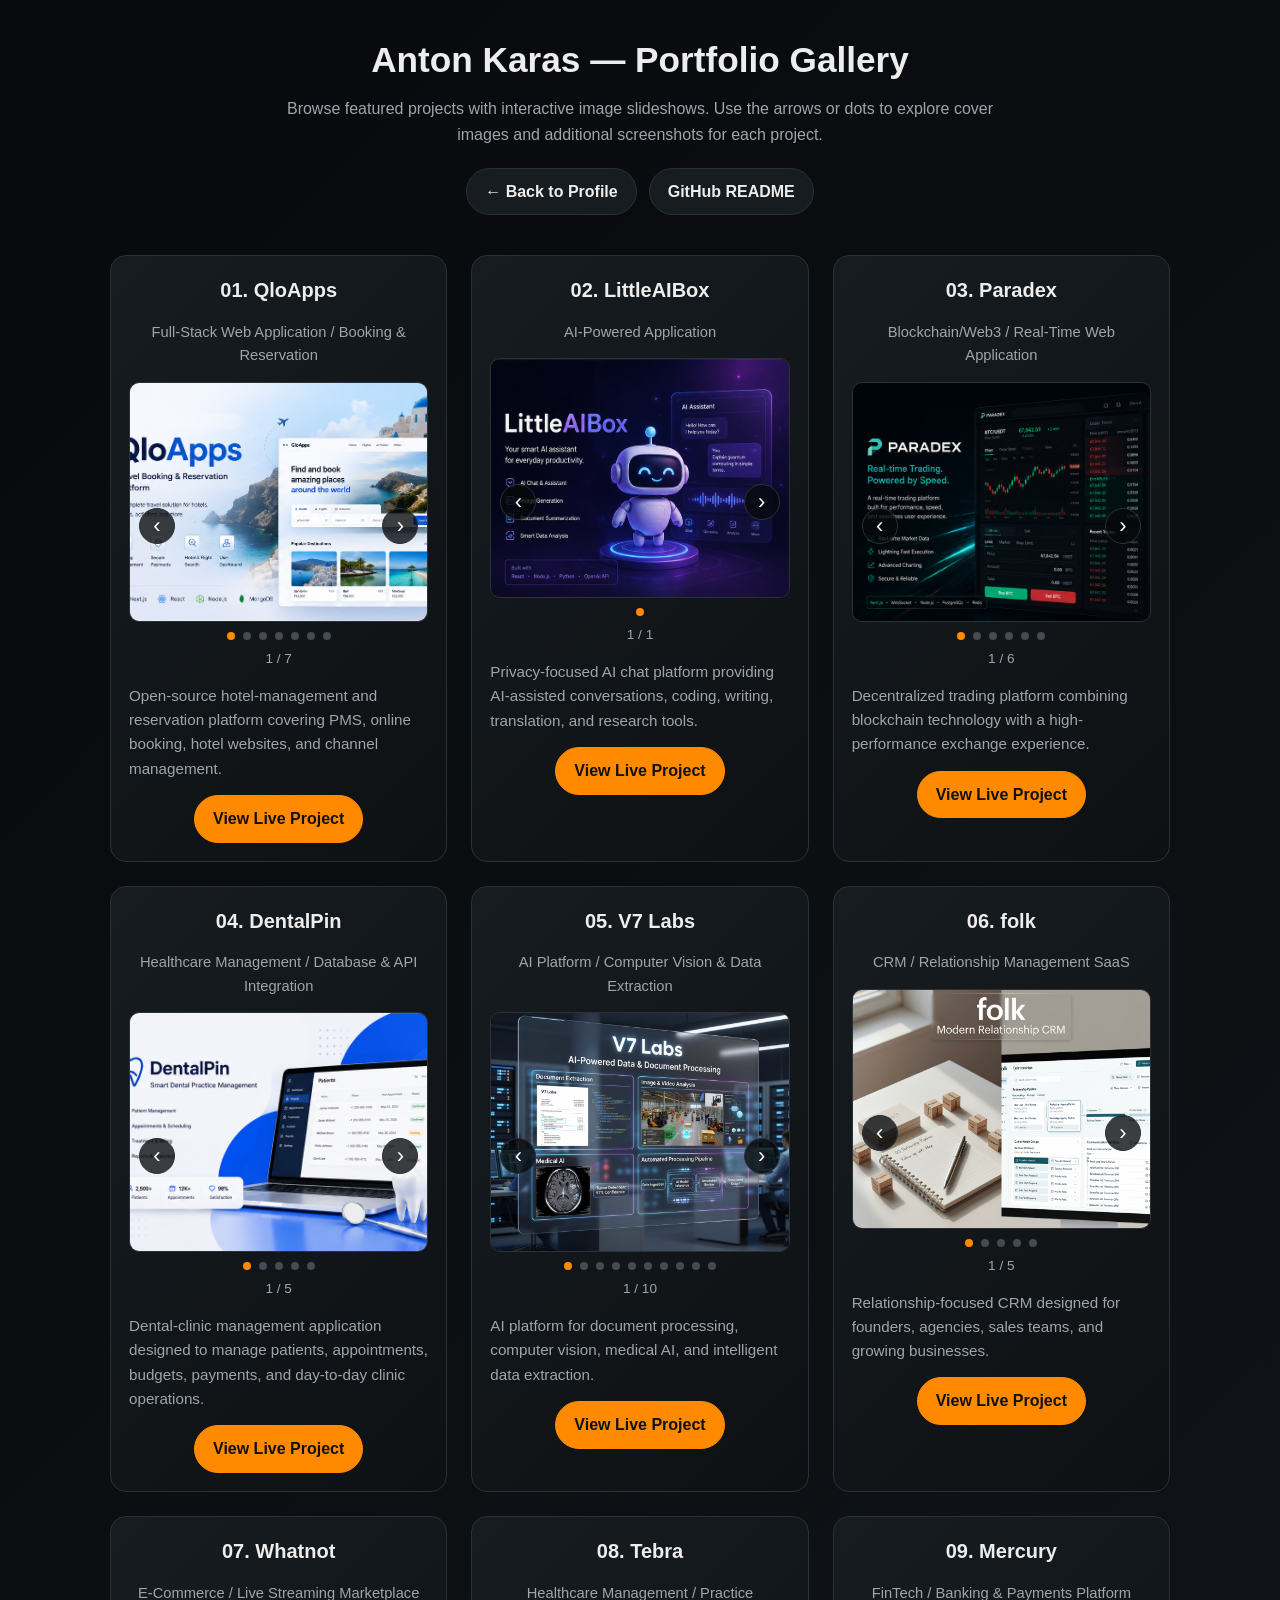
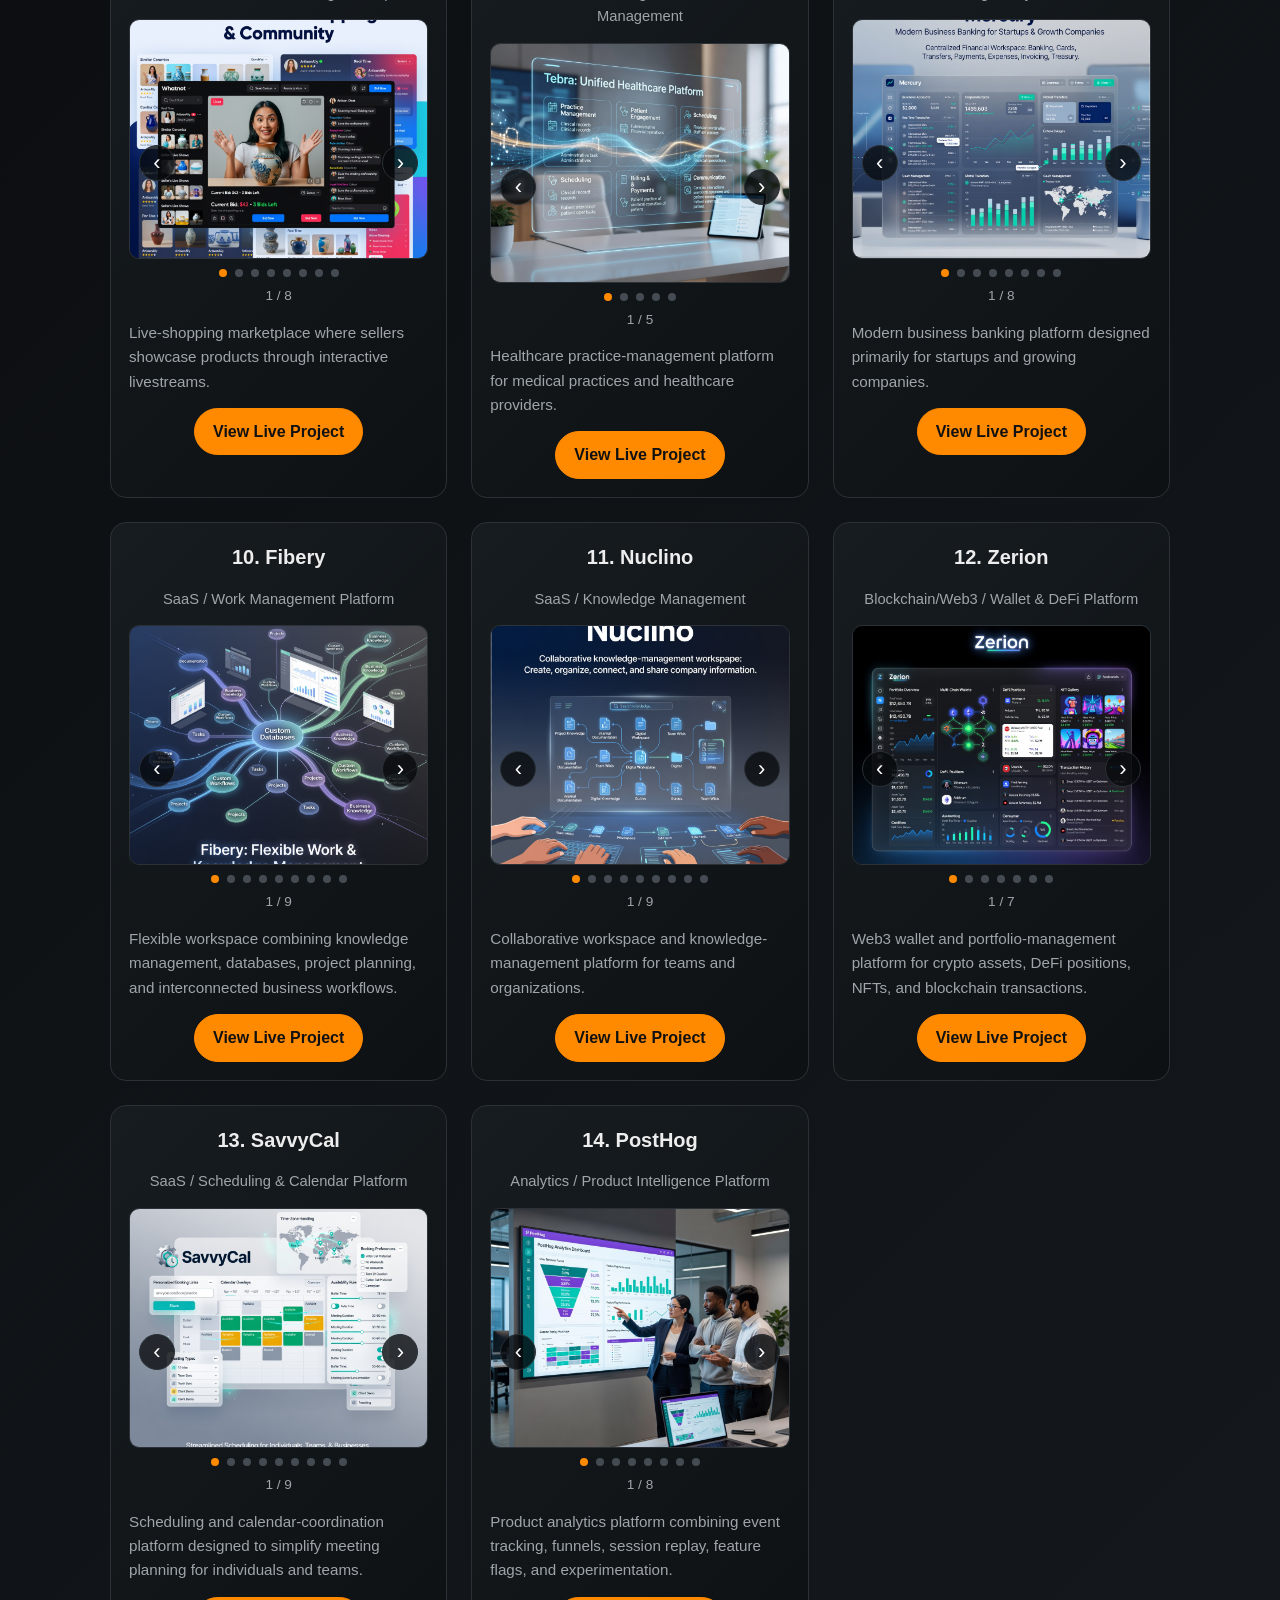
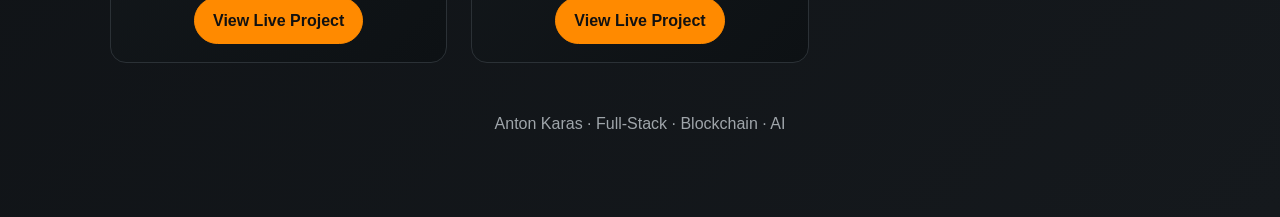
==== index.html @ 751b8d3b "deploy: 492571868b9669d2d6f9089423cae3946aed7c37" ====
<!DOCTYPE html>
<html lang="en">
<head>
  <meta charset="UTF-8" />
  <meta name="viewport" content="width=device-width, initial-scale=1.0" />
  <title>Anton Karas — Interactive Portfolio Gallery</title>
  <meta name="description" content="Interactive portfolio gallery with project screenshots and slideshows by Anton Karas." />
  <link rel="stylesheet" href="./css/style.css" />
</head>
<body>
  <div class="container">
    <header>
      <h1>Anton Karas — Portfolio Gallery</h1>
      <p>
        Browse featured projects with interactive image slideshows. Use the arrows or dots to explore cover images and additional screenshots for each project.
      </p>
      <div class="top-actions">
        <a class="btn" href="https://github.com/antonkarasbiz/antonkarasbiz">← Back to Profile</a>
        <a class="btn" href="https://github.com/antonkarasbiz/portfolio">GitHub README</a>
      </div>
    </header>

    <main id="projects-grid" class="grid"></main>

    <footer>
      <p>Anton Karas · Full-Stack · Blockchain · AI</p>
    </footer>
  </div>

  <script src="./js/carousel.js"></script>
</body>
</html>
---- css/style.css ----
:root {
  --bg: #07090c;
  --panel: #171c20;
  --border: #2b3136;
  --text: #ededed;
  --muted: #9fa5aa;
  --accent: #ff8a00;
  --accent-hover: #ff9f2f;
}

* { box-sizing: border-box; }

body {
  margin: 0;
  font-family: Arial, Helvetica, sans-serif;
  background: linear-gradient(135deg, #07090c, #15191d);
  color: var(--text);
  line-height: 1.6;
}

a { color: var(--accent); text-decoration: none; }
a:hover { color: var(--accent-hover); }

.container {
  max-width: 1100px;
  margin: 0 auto;
  padding: 32px 20px 64px;
}

header {
  text-align: center;
  margin-bottom: 40px;
}

header h1 {
  margin: 0 0 8px;
  font-size: 2.2rem;
}

header p {
  color: var(--muted);
  max-width: 760px;
  margin: 0 auto 20px;
}

.top-actions {
  display: flex;
  justify-content: center;
  gap: 12px;
  flex-wrap: wrap;
}

.btn {
  display: inline-block;
  padding: 10px 18px;
  border-radius: 999px;
  border: 1px solid var(--border);
  background: var(--panel);
  color: var(--text);
  font-weight: 600;
  cursor: pointer;
  transition: 0.2s ease;
}

.btn:hover,
.btn-primary:hover {
  border-color: var(--accent);
  color: var(--accent-hover);
}

.btn-primary {
  background: var(--accent);
  border-color: var(--accent);
  color: #111;
}

.btn-primary:hover {
  background: var(--accent-hover);
  color: #111;
}

.grid {
  display: grid;
  grid-template-columns: repeat(auto-fit, minmax(320px, 1fr));
  gap: 24px;
}

.project-card {
  background: linear-gradient(135deg, #171c20, #0d1114);
  border: 1.5px solid var(--border);
  border-radius: 16px;
  padding: 18px;
}

.project-card h2 {
  margin: 0 0 12px;
  font-size: 1.25rem;
  text-align: center;
}

.category {
  text-align: center;
  color: var(--muted);
  font-size: 0.92rem;
  margin-bottom: 14px;
}

.carousel {
  position: relative;
  margin-bottom: 14px;
}

.carousel-viewport {
  width: 100%;
  height: 240px;
  overflow: hidden;
  border-radius: 10px;
  border: 1px solid var(--border);
  background: #0d1114;
}

.carousel-track {
  display: flex;
  height: 100%;
  transition: transform 0.35s ease;
}

.carousel-slide {
  min-width: 100%;
  height: 100%;
}

.carousel-slide img {
  width: 100%;
  height: 100%;
  object-fit: cover;
  display: block;
}

.carousel-btn {
  position: absolute;
  top: 50%;
  transform: translateY(-50%);
  width: 36px;
  height: 36px;
  border: none;
  border-radius: 50%;
  background: rgba(7, 9, 12, 0.78);
  color: #fff;
  font-size: 22px;
  line-height: 1;
  cursor: pointer;
  border: 1px solid var(--border);
}

.carousel-btn:hover { border-color: var(--accent); color: var(--accent); }
.carousel-btn.prev { left: 10px; }
.carousel-btn.next { right: 10px; }

.carousel-dots {
  display: flex;
  justify-content: center;
  gap: 8px;
  margin-top: 10px;
}

.dot {
  width: 8px;
  height: 8px;
  border-radius: 50%;
  border: none;
  background: #444b52;
  cursor: pointer;
  padding: 0;
}

.dot.active { background: var(--accent); }

.description {
  color: var(--muted);
  font-size: 0.95rem;
  margin: 0 0 14px;
}

.card-actions {
  display: flex;
  justify-content: center;
  gap: 10px;
  flex-wrap: wrap;
}

.counter {
  text-align: center;
  color: var(--muted);
  font-size: 0.85rem;
  margin-top: 8px;
}

footer {
  text-align: center;
  margin-top: 48px;
  color: var(--muted);
}

@media (max-width: 640px) {
  .carousel-viewport { height: 210px; }
}
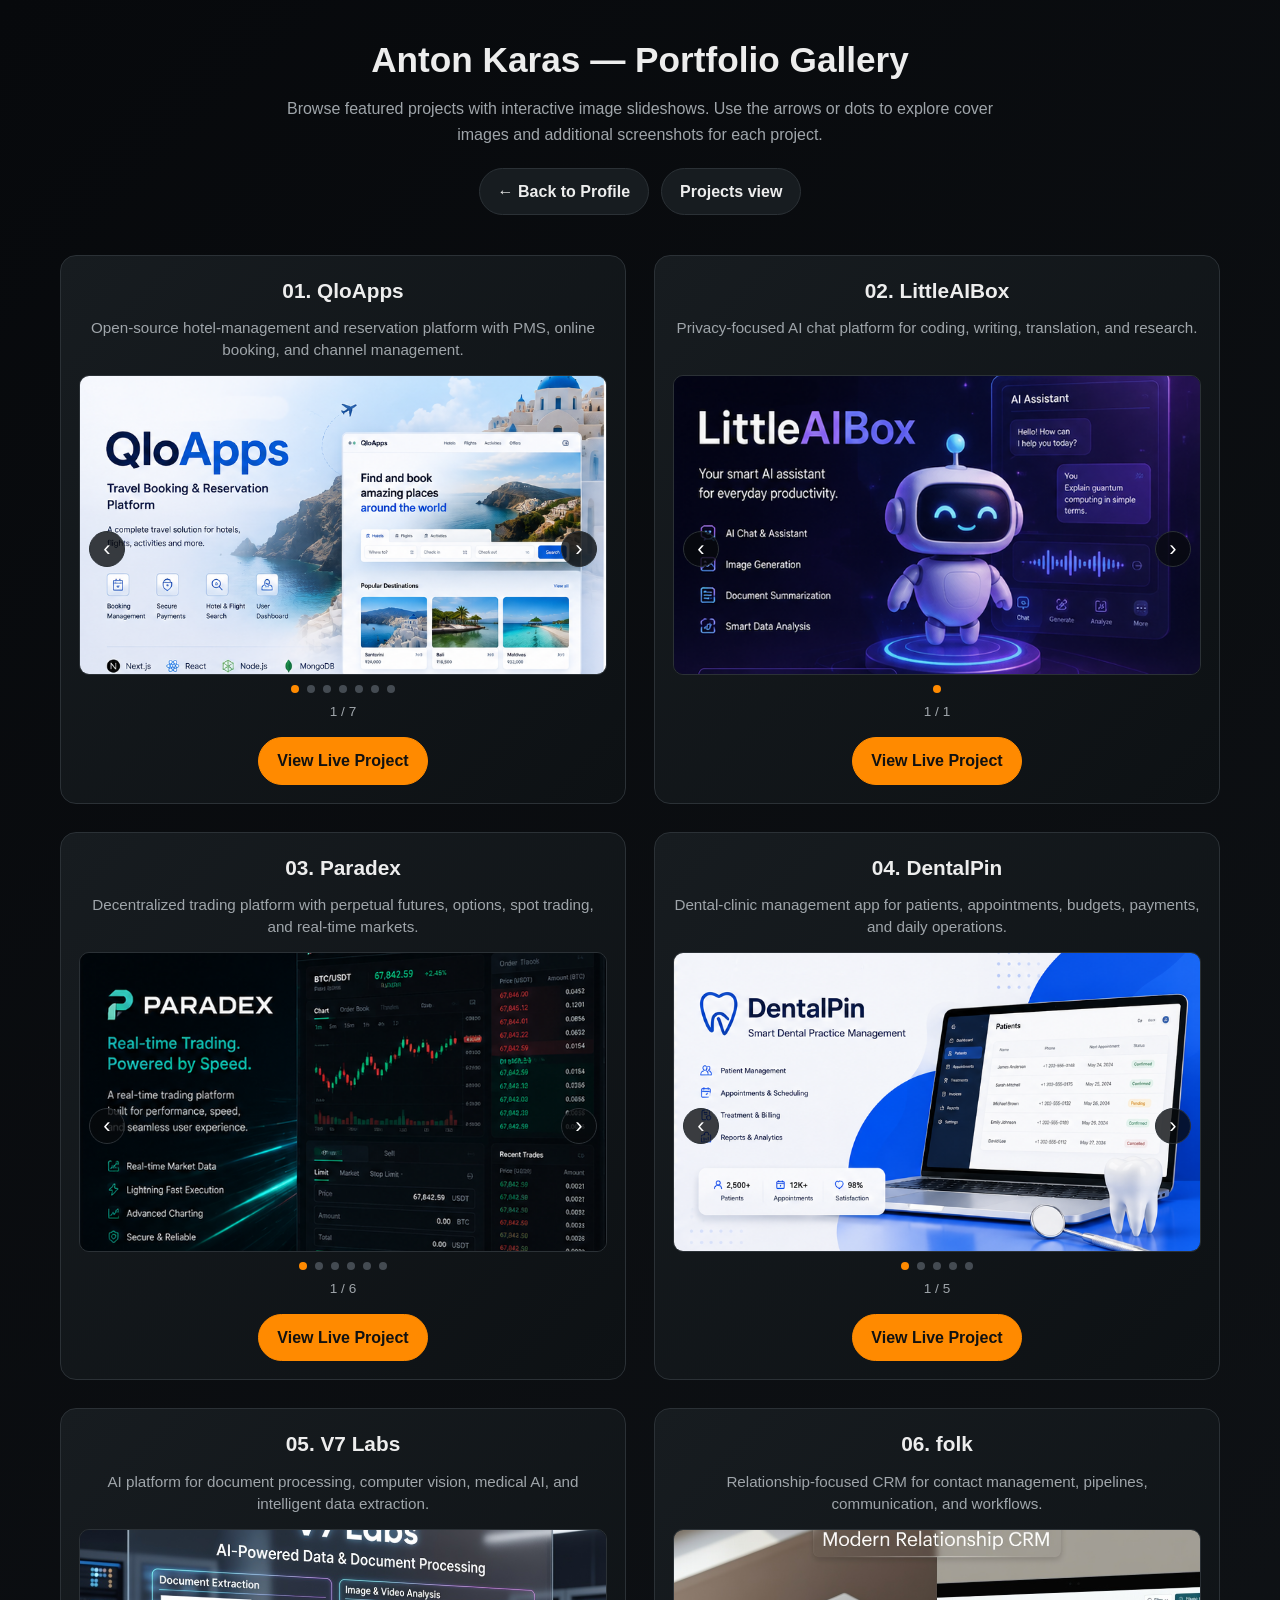
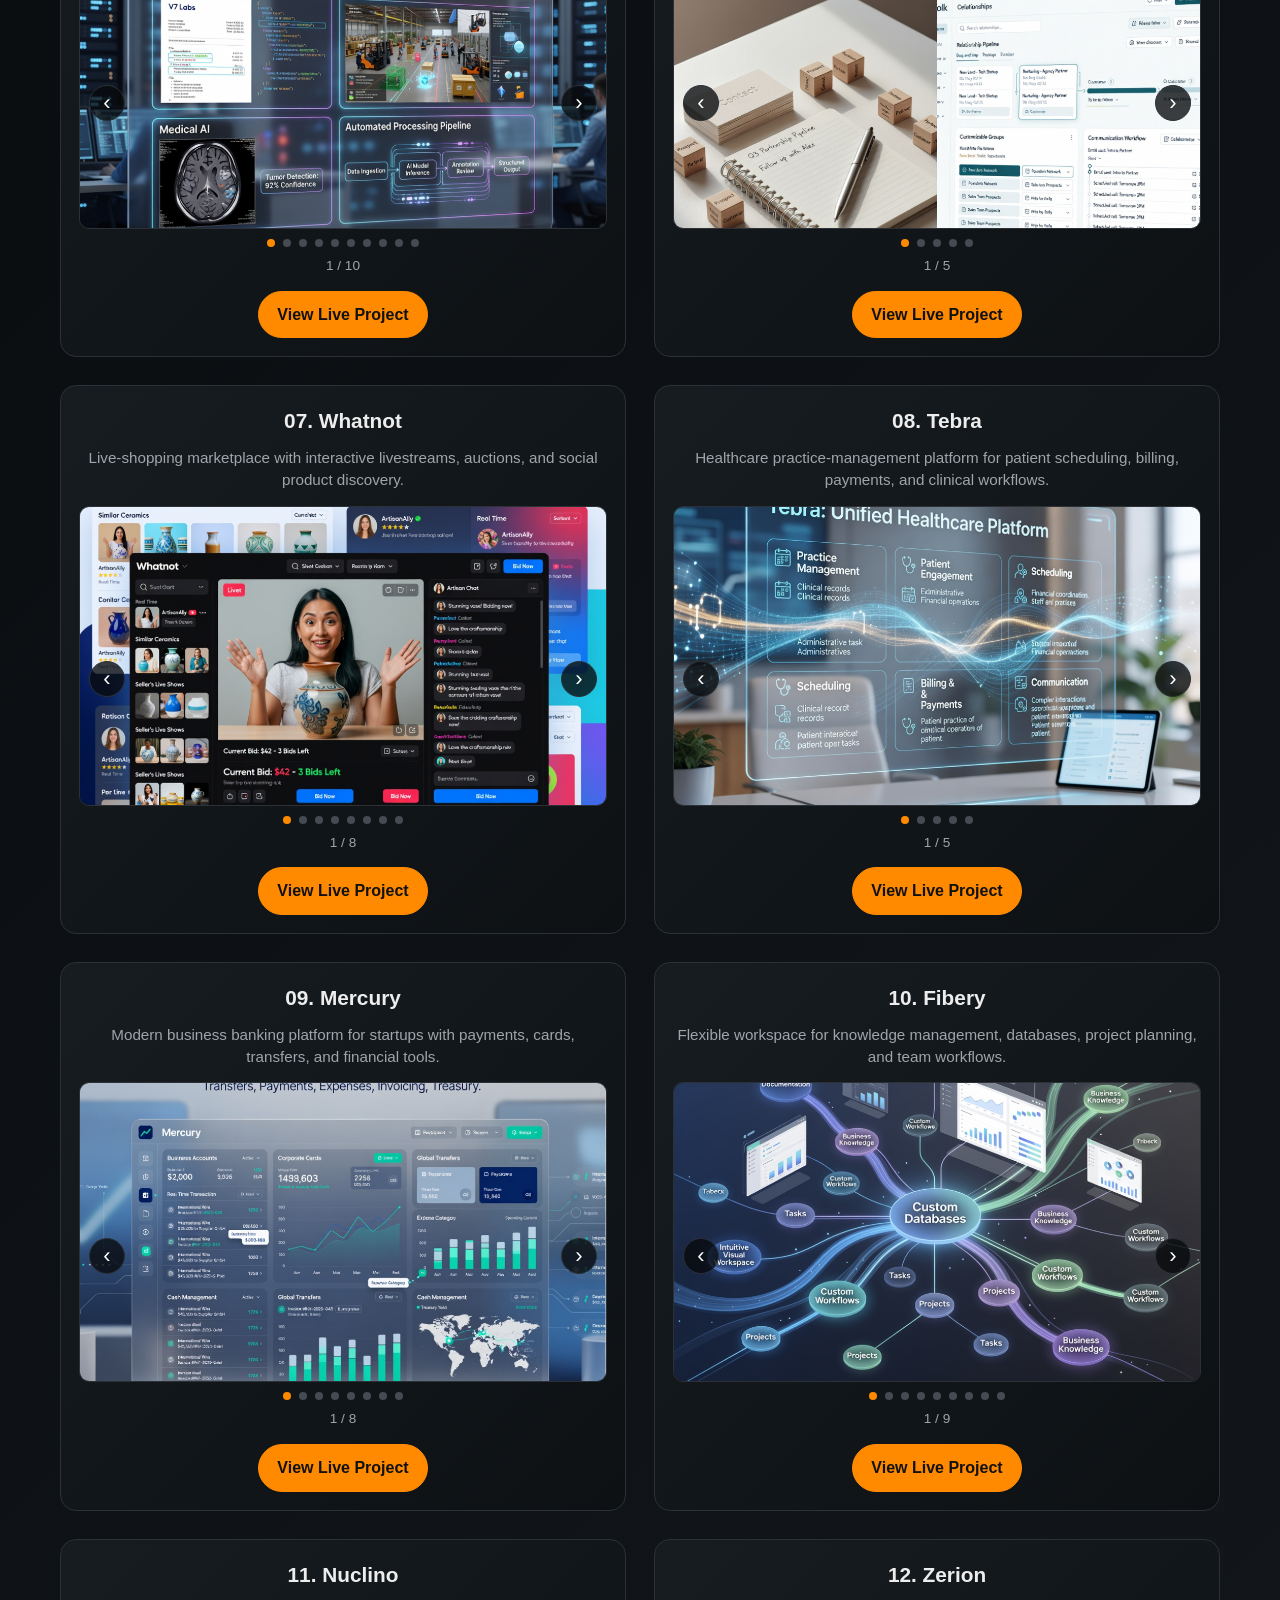
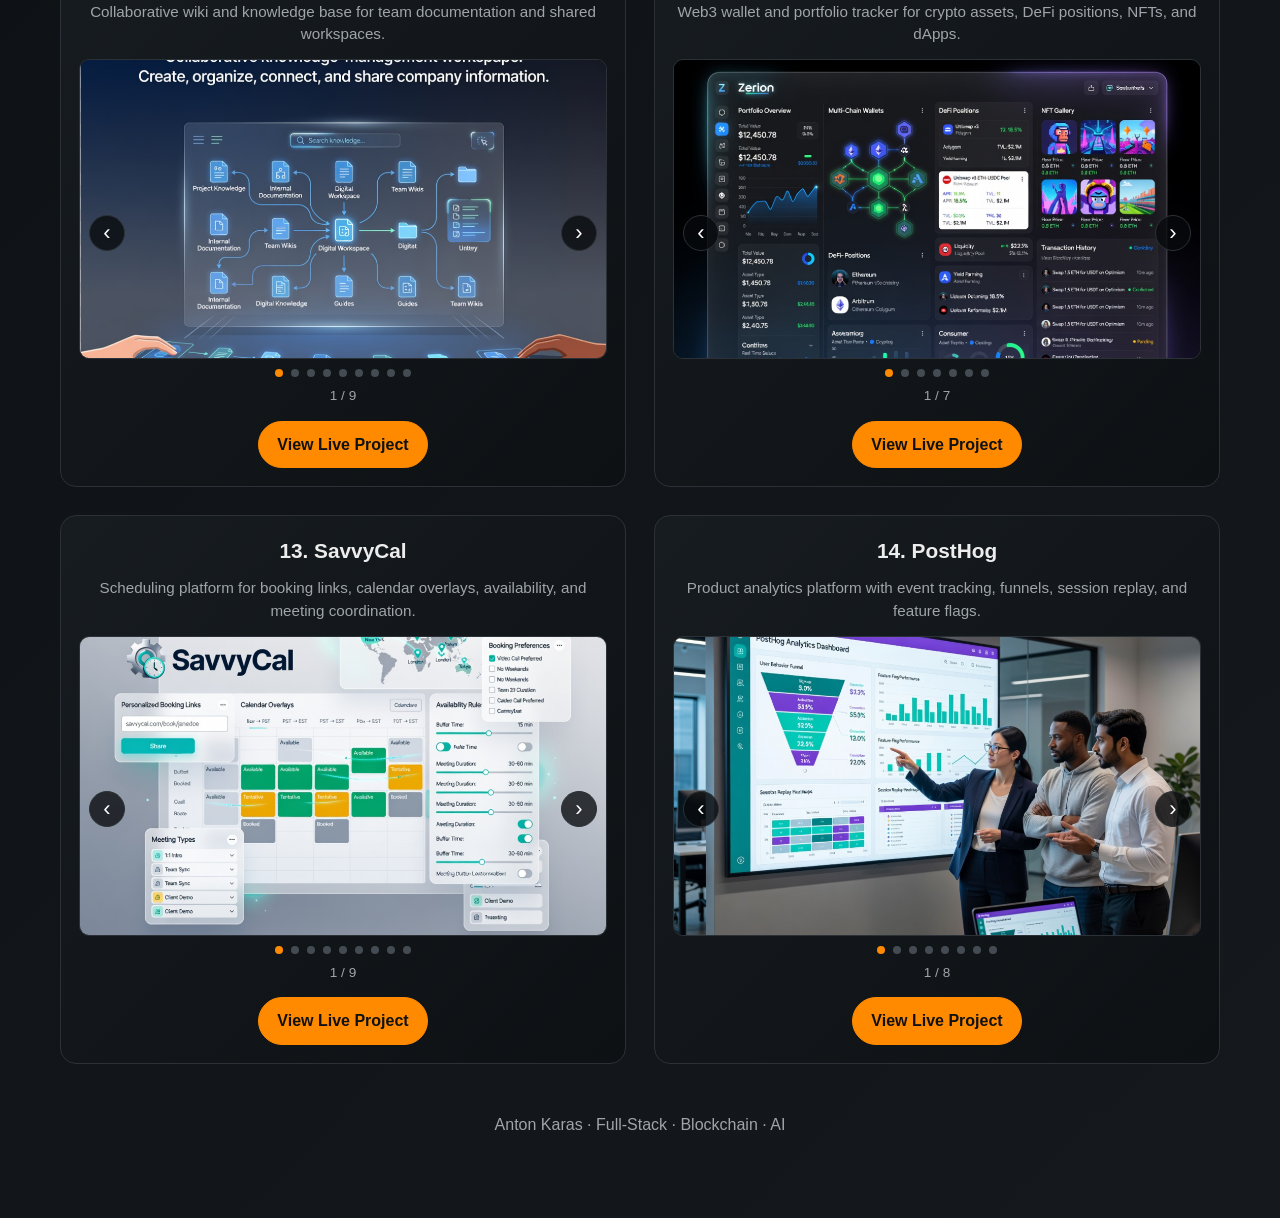
==== commit bdb35c30: "deploy: 48a4892d5f8b3d0ee2227dfbadc7c9388889450a" ====
--- a/index.html
+++ b/index.html
@@ -16,7 +16,7 @@
       </p>
       <div class="top-actions">
         <a class="btn" href="https://github.com/antonkarasbiz/antonkarasbiz">← Back to Profile</a>
-        <a class="btn" href="https://github.com/antonkarasbiz/portfolio">GitHub README</a>
+        <a class="btn" href="https://github.com/antonkarasbiz/portfolio">Projects view</a>
       </div>
     </header>
 
--- a/css/style.css
+++ b/css/style.css
@@ -22,7 +22,7 @@
 a:hover { color: var(--accent-hover); }
 
 .container {
-  max-width: 1100px;
+  max-width: 1200px;
   margin: 0 auto;
   padding: 32px 20px 64px;
 }
@@ -81,8 +81,8 @@
 
 .grid {
   display: grid;
-  grid-template-columns: repeat(auto-fit, minmax(320px, 1fr));
-  gap: 24px;
+  grid-template-columns: repeat(2, minmax(0, 1fr));
+  gap: 28px;
 }
 
 .project-card {
@@ -93,16 +93,22 @@
 }
 
 .project-card h2 {
-  margin: 0 0 12px;
-  font-size: 1.25rem;
-  text-align: center;
-}
-
-.category {
-  text-align: center;
-  color: var(--muted);
-  font-size: 0.92rem;
-  margin-bottom: 14px;
+  margin: 0 0 10px;
+  font-size: 1.3rem;
+  text-align: center;
+}
+
+.description {
+  color: var(--muted);
+  font-size: 0.95rem;
+  line-height: 1.45;
+  margin: 0 0 14px;
+  text-align: center;
+  display: -webkit-box;
+  -webkit-line-clamp: 2;
+  -webkit-box-orient: vertical;
+  overflow: hidden;
+  min-height: 2.9em;
 }
 
 .carousel {
@@ -112,7 +118,7 @@
 
 .carousel-viewport {
   width: 100%;
-  height: 240px;
+  height: 300px;
   overflow: hidden;
   border-radius: 10px;
   border: 1px solid var(--border);
@@ -176,12 +182,6 @@
 
 .dot.active { background: var(--accent); }
 
-.description {
-  color: var(--muted);
-  font-size: 0.95rem;
-  margin: 0 0 14px;
-}
-
 .card-actions {
   display: flex;
   justify-content: center;
@@ -202,6 +202,10 @@
   color: var(--muted);
 }
 
-@media (max-width: 640px) {
-  .carousel-viewport { height: 210px; }
-}
+@media (max-width: 768px) {
+  .grid {
+    grid-template-columns: 1fr;
+  }
+
+  .carousel-viewport { height: 260px; }
+}
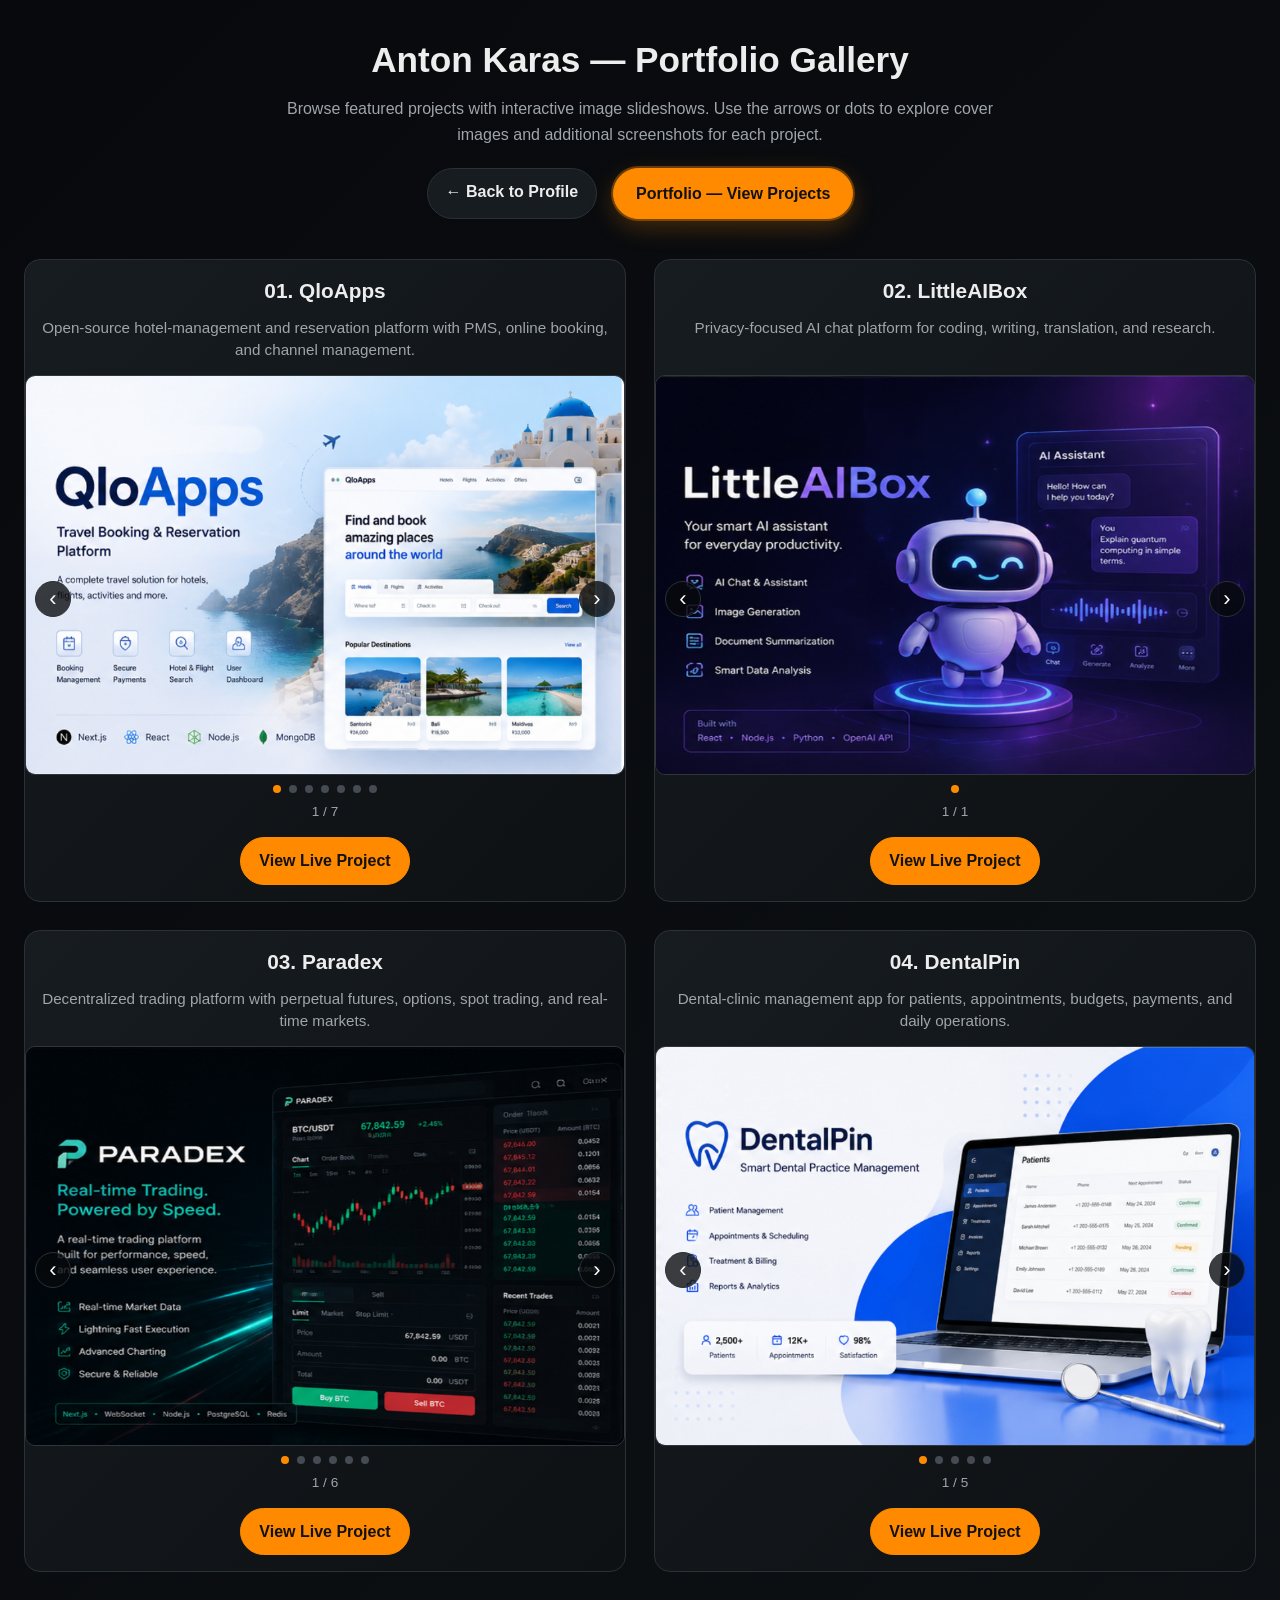
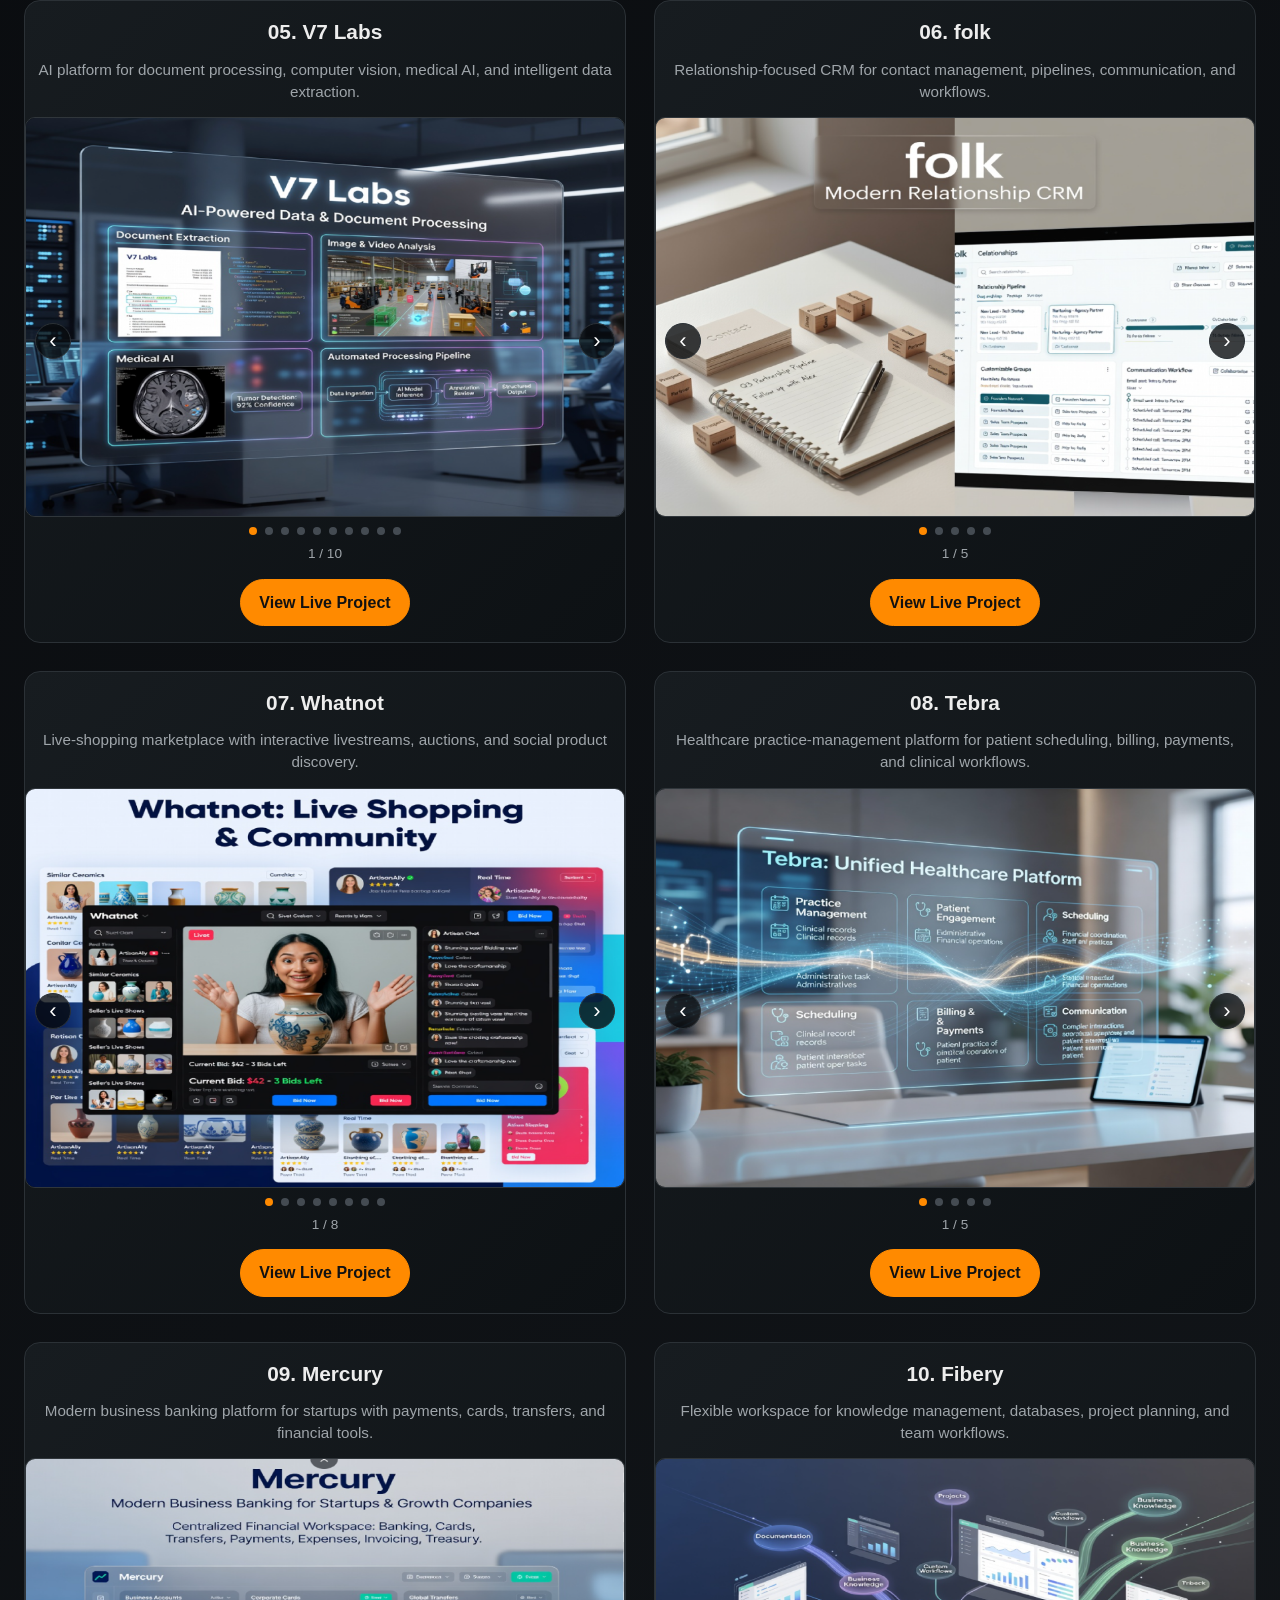
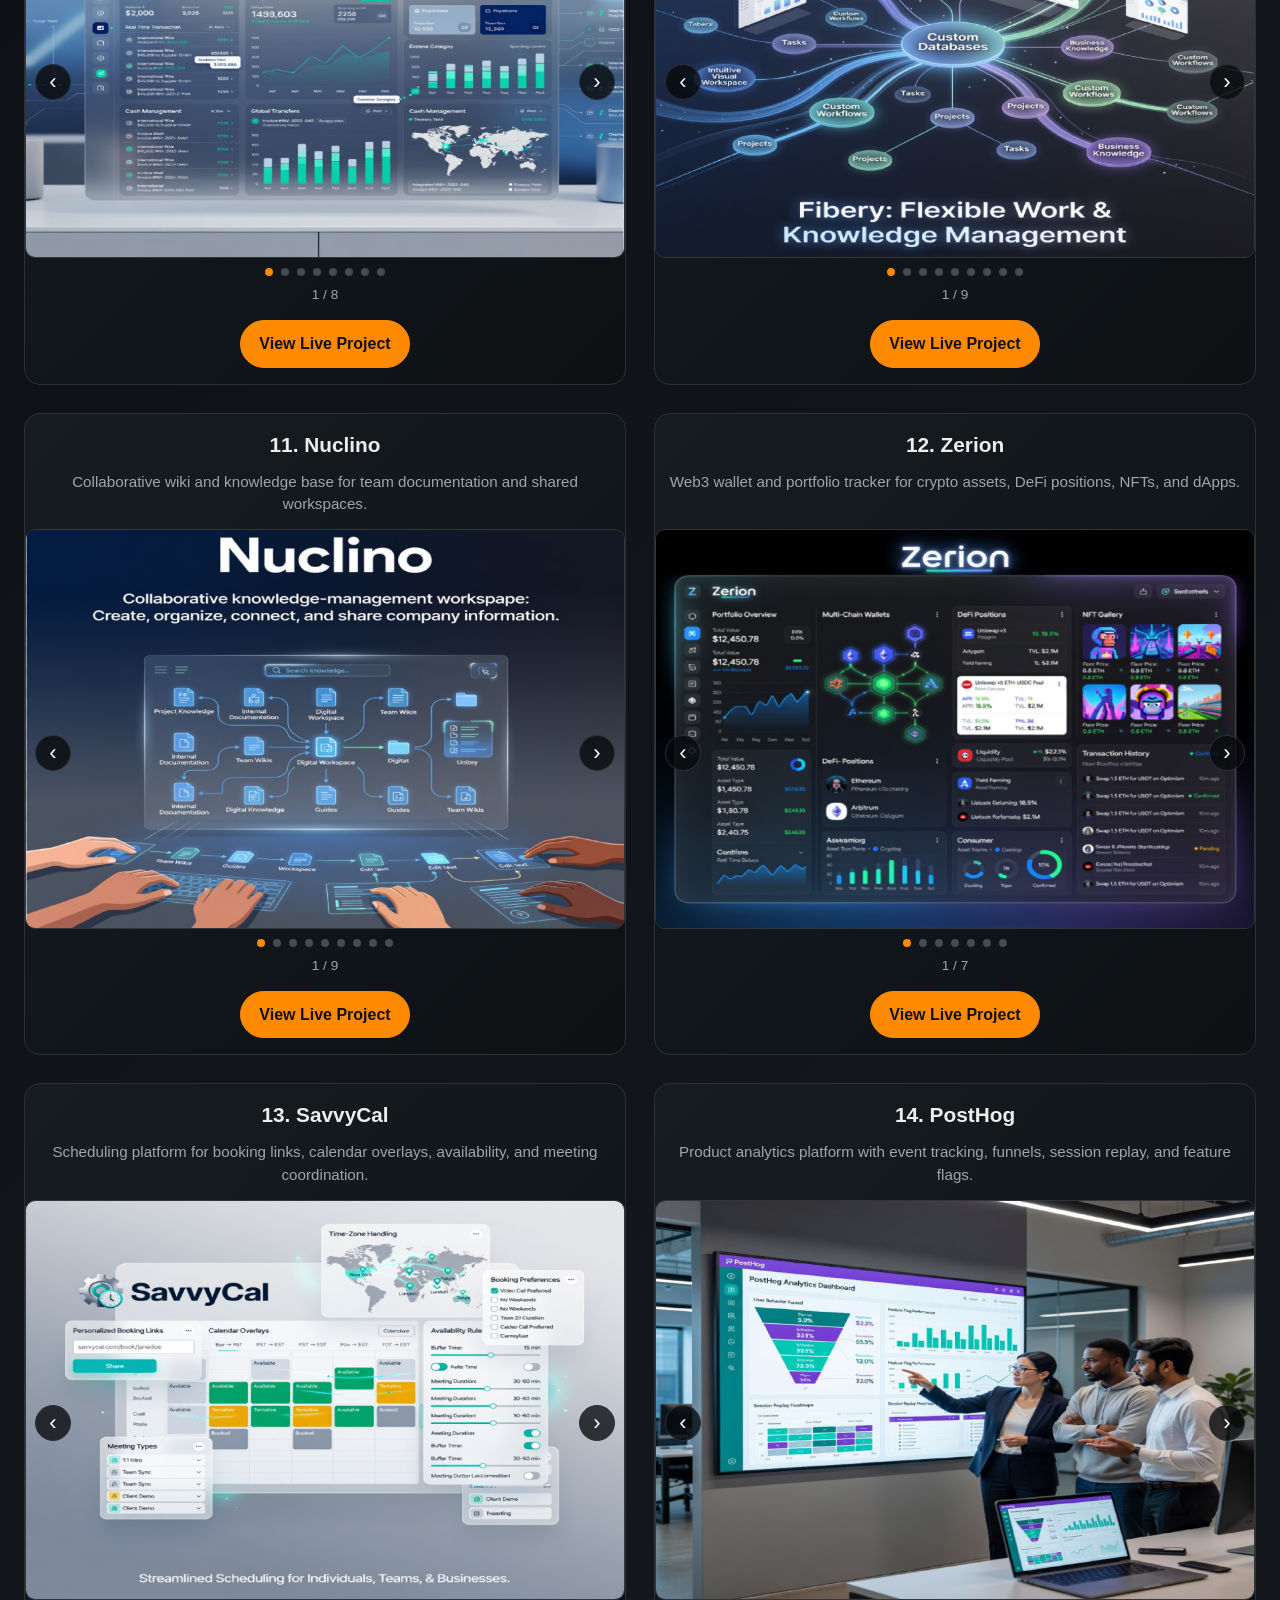
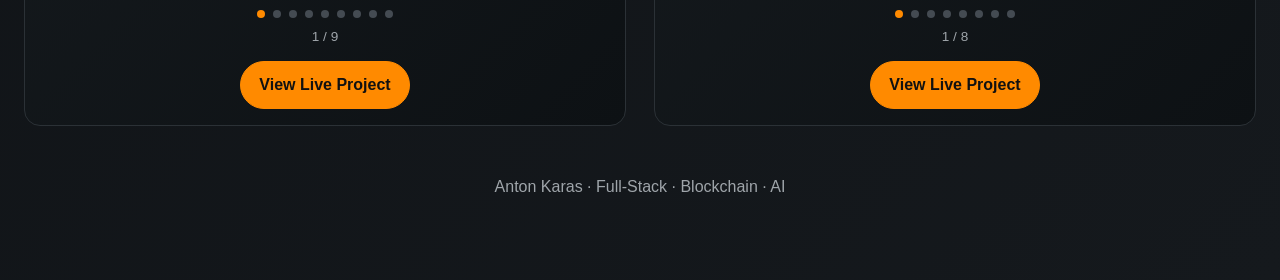
==== commit f86b16a3: "deploy: 6f5b8438b075446310a24d8ece0f284274dad957" ====
--- a/index.html
+++ b/index.html
@@ -16,7 +16,7 @@
       </p>
       <div class="top-actions">
         <a class="btn" href="https://github.com/antonkarasbiz/antonkarasbiz">← Back to Profile</a>
-        <a class="btn" href="https://github.com/antonkarasbiz/portfolio">Projects view</a>
+        <a class="btn btn-primary btn-featured" href="https://github.com/antonkarasbiz/portfolio">Portfolio — View Projects</a>
       </div>
     </header>
 
--- a/css/style.css
+++ b/css/style.css
@@ -6,6 +6,7 @@
   --muted: #9fa5aa;
   --accent: #ff8a00;
   --accent-hover: #ff9f2f;
+  --carousel-height: 400px;
 }
 
 * { box-sizing: border-box; }
@@ -22,9 +23,9 @@
 a:hover { color: var(--accent-hover); }
 
 .container {
-  max-width: 1200px;
+  max-width: 1440px;
   margin: 0 auto;
-  padding: 32px 20px 64px;
+  padding: 32px 24px 64px;
 }
 
 header {
@@ -79,6 +80,20 @@
   color: #111;
 }
 
+.btn-featured {
+  padding: 12px 22px;
+  font-size: 1rem;
+  box-shadow: 0 0 0 2px rgba(255, 138, 0, 0.35), 0 8px 24px rgba(255, 138, 0, 0.25);
+}
+
+.btn-featured:hover {
+  box-shadow: 0 0 0 2px var(--accent-hover), 0 10px 28px rgba(255, 138, 0, 0.35);
+}
+
+.top-actions .btn-featured {
+  margin-left: 4px;
+}
+
 .grid {
   display: grid;
   grid-template-columns: repeat(2, minmax(0, 1fr));
@@ -89,7 +104,7 @@
   background: linear-gradient(135deg, #171c20, #0d1114);
   border: 1.5px solid var(--border);
   border-radius: 16px;
-  padding: 18px;
+  padding: 14px 12px 16px;
 }
 
 .project-card h2 {
@@ -113,15 +128,16 @@
 
 .carousel {
   position: relative;
-  margin-bottom: 14px;
-}
-
+  margin: 0 -12px 14px;
+}
+
+/* Uniform 400px frame — matches 900×600 cover images */
 .carousel-viewport {
   width: 100%;
-  height: 300px;
+  height: var(--carousel-height);
   overflow: hidden;
   border-radius: 10px;
-  border: 1px solid var(--border);
+  border: 1px solid #30363b;
   background: #0d1114;
 }
 
@@ -134,13 +150,23 @@
 .carousel-slide {
   min-width: 100%;
   height: 100%;
-}
-
-.carousel-slide img {
+  overflow: hidden;
+}
+
+.carousel-slide.is-cover img {
   width: 100%;
   height: 100%;
-  object-fit: cover;
+  object-fit: fill;
   display: block;
+}
+
+.carousel-slide.is-screenshot img {
+  width: 100%;
+  height: 100%;
+  object-fit: contain;
+  object-position: center center;
+  display: block;
+  background: #0d1114;
 }
 
 .carousel-btn {
@@ -207,5 +233,7 @@
     grid-template-columns: 1fr;
   }
 
-  .carousel-viewport { height: 260px; }
-}
+  :root {
+    --carousel-height: 320px;
+  }
+}
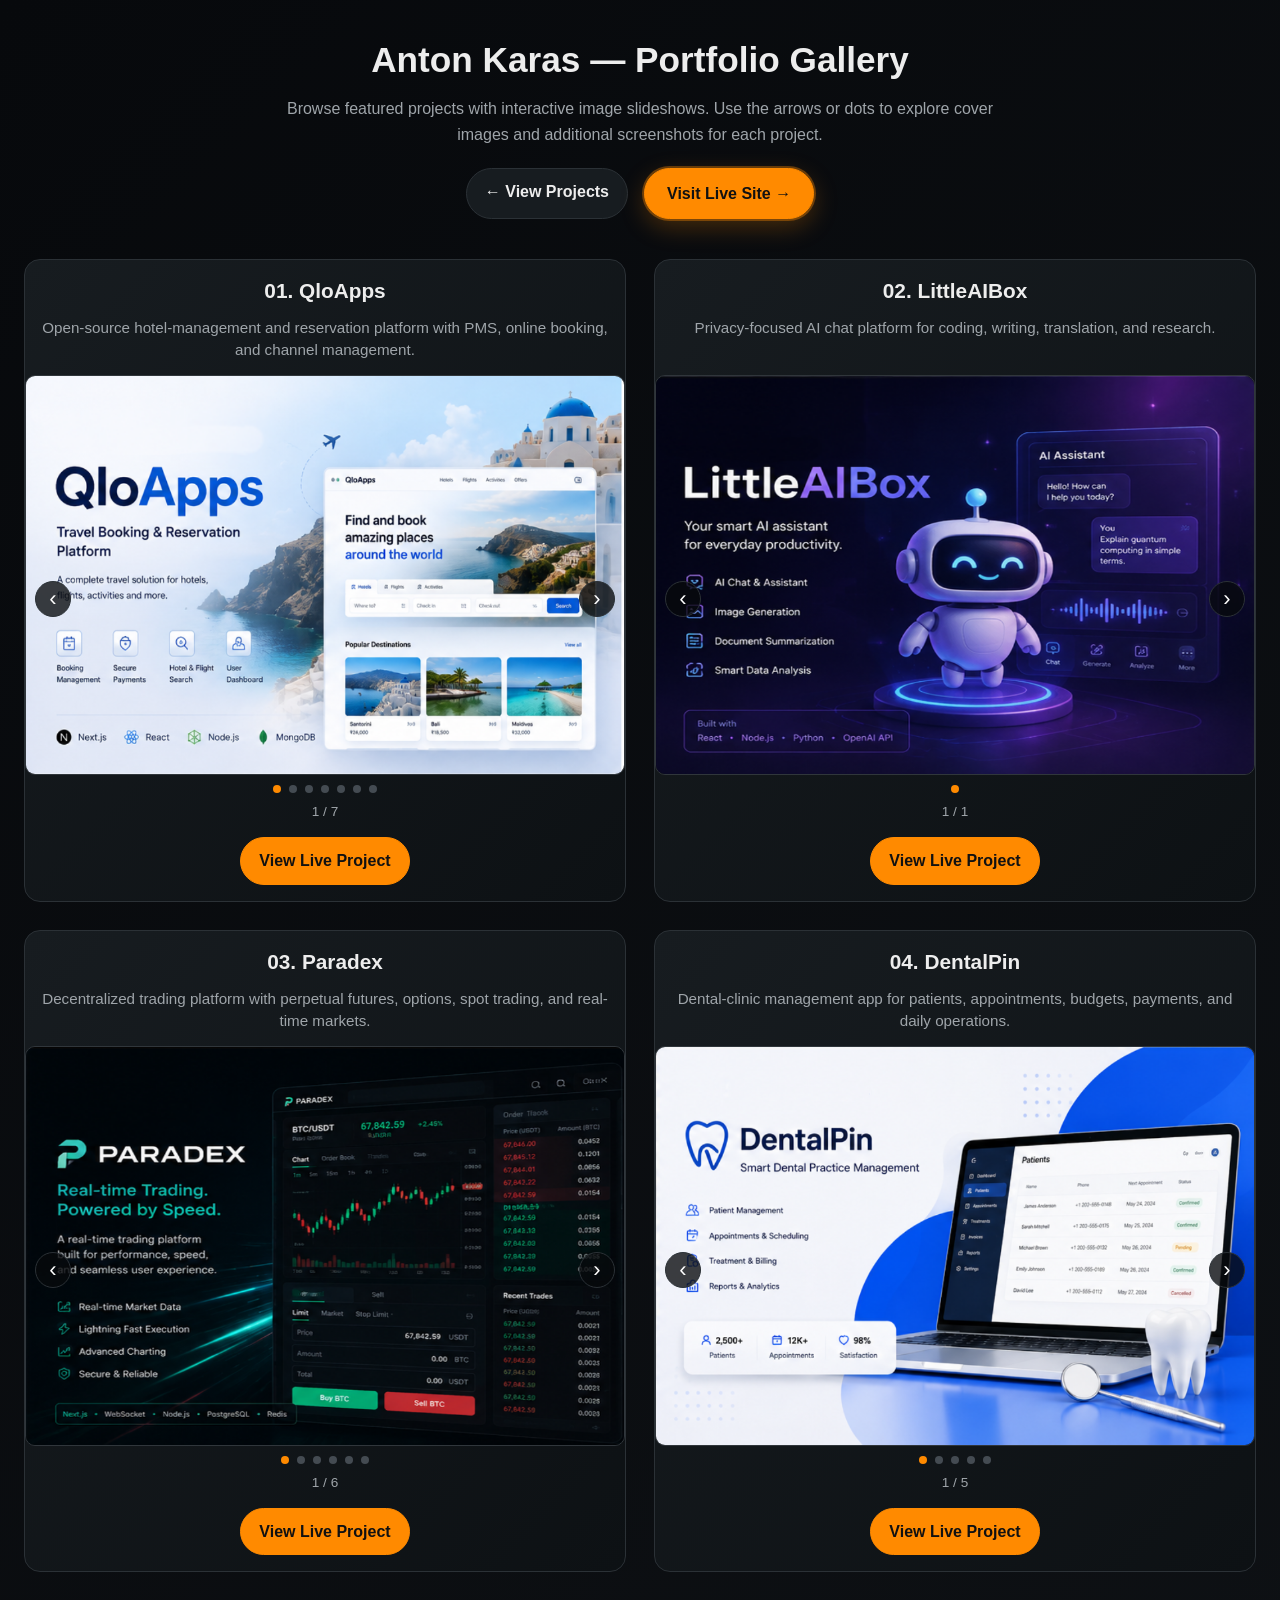
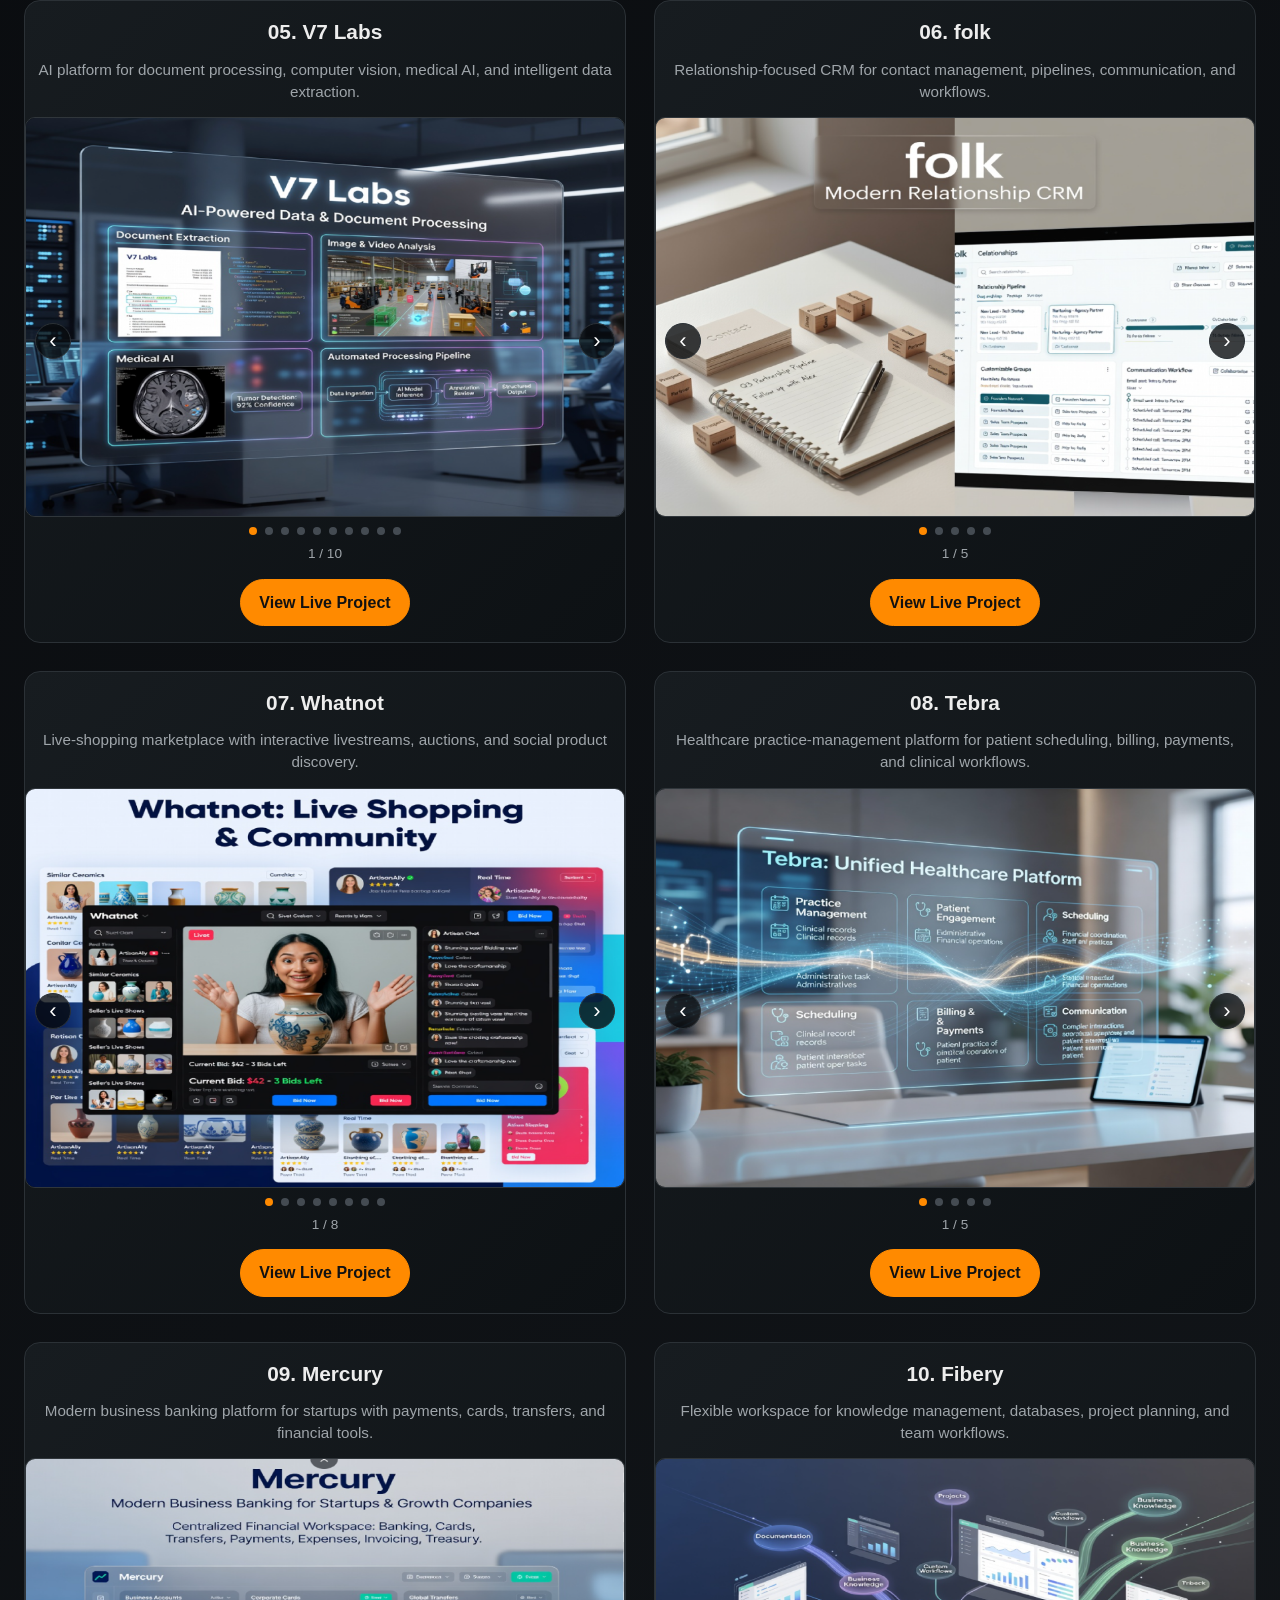
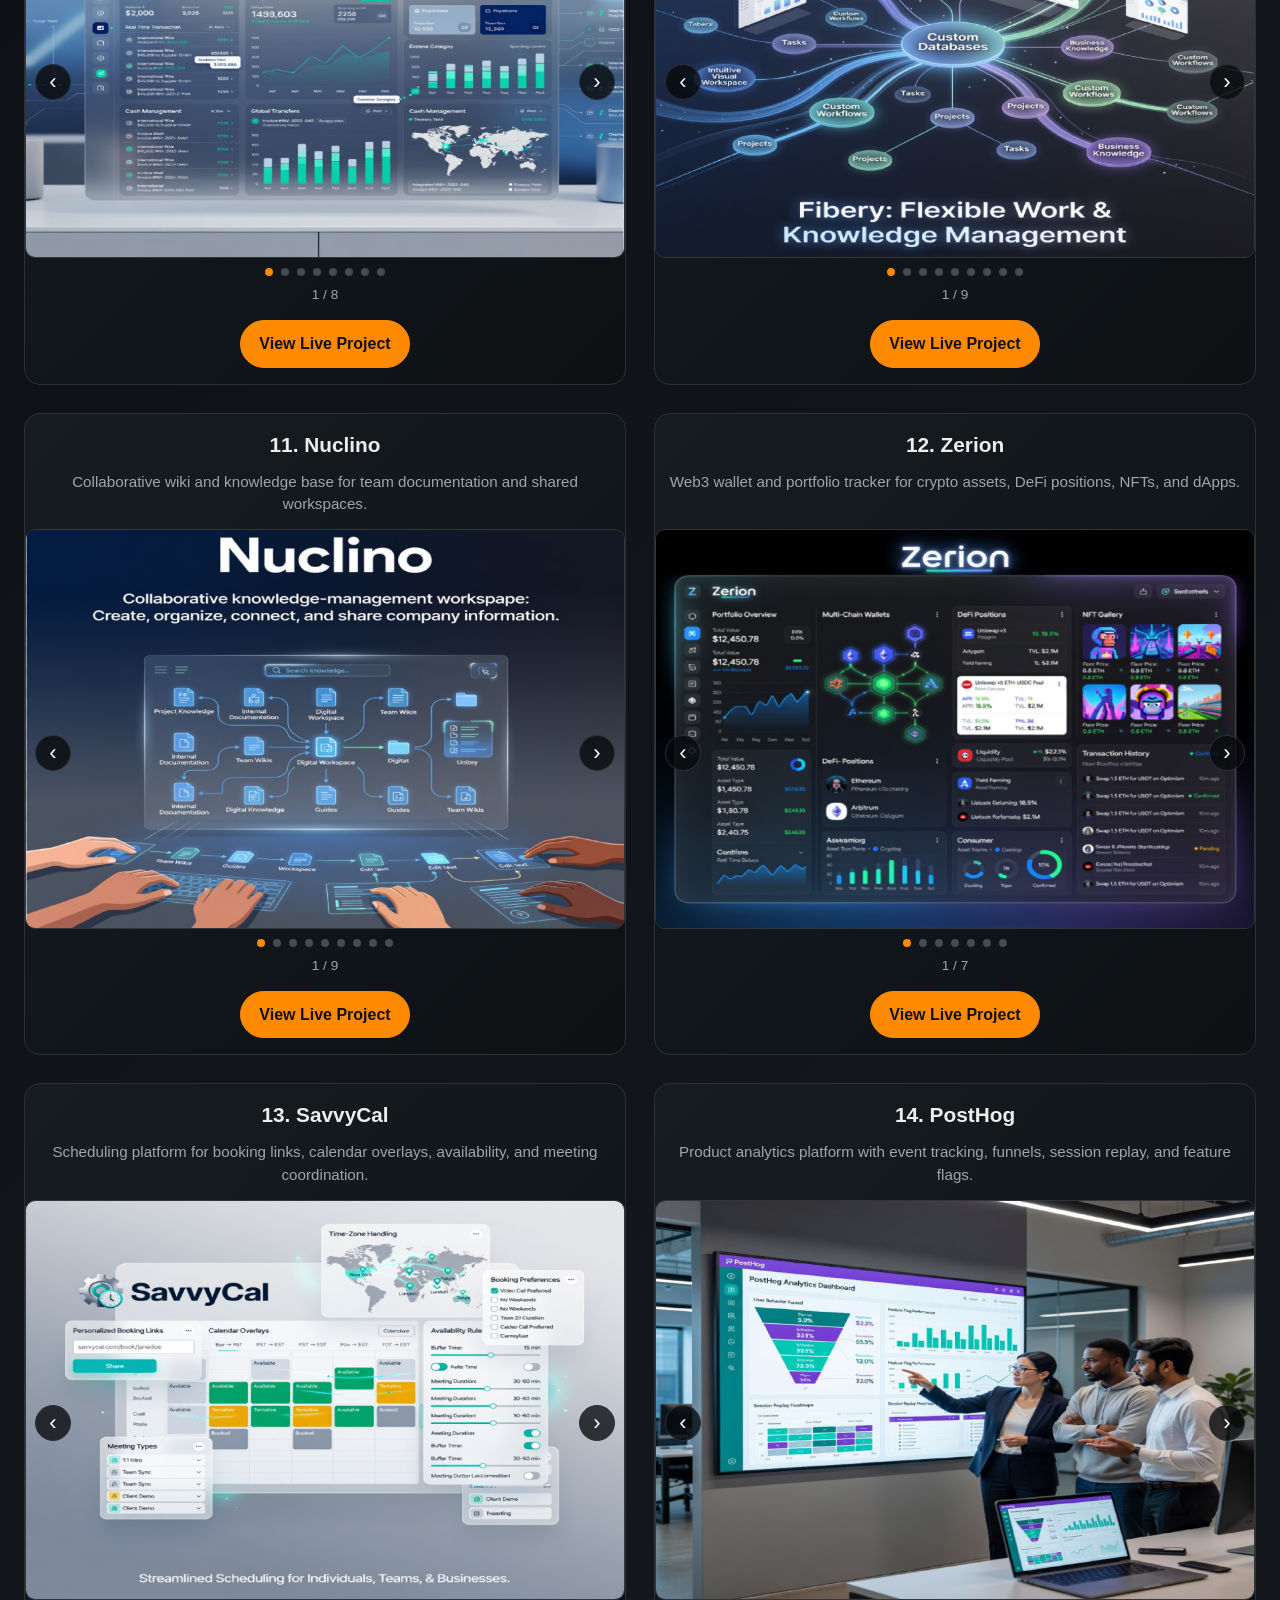
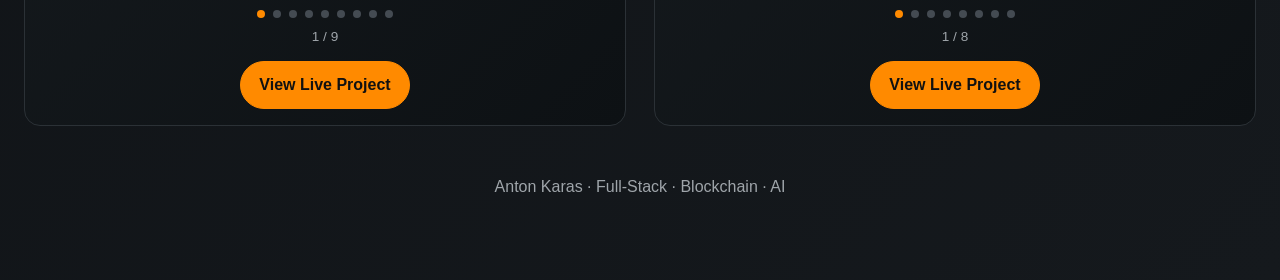
==== commit 9d950d01: "deploy: ba8724ae19845217933a9856be4aa8efed546fbe" ====
--- a/index.html
+++ b/index.html
@@ -15,8 +15,8 @@
         Browse featured projects with interactive image slideshows. Use the arrows or dots to explore cover images and additional screenshots for each project.
       </p>
       <div class="top-actions">
-        <a class="btn" href="https://github.com/antonkarasbiz/antonkarasbiz">← Back to Profile</a>
-        <a class="btn btn-primary btn-featured" href="https://github.com/antonkarasbiz/portfolio">Portfolio — View Projects</a>
+        <a class="btn" href="https://github.com/antonkarasbiz/portfolio">← View Projects</a>
+        <a class="btn btn-primary btn-featured" href="https://antonkarasbiz.com/portfolio/">Visit Live Site →</a>
       </div>
     </header>
 
